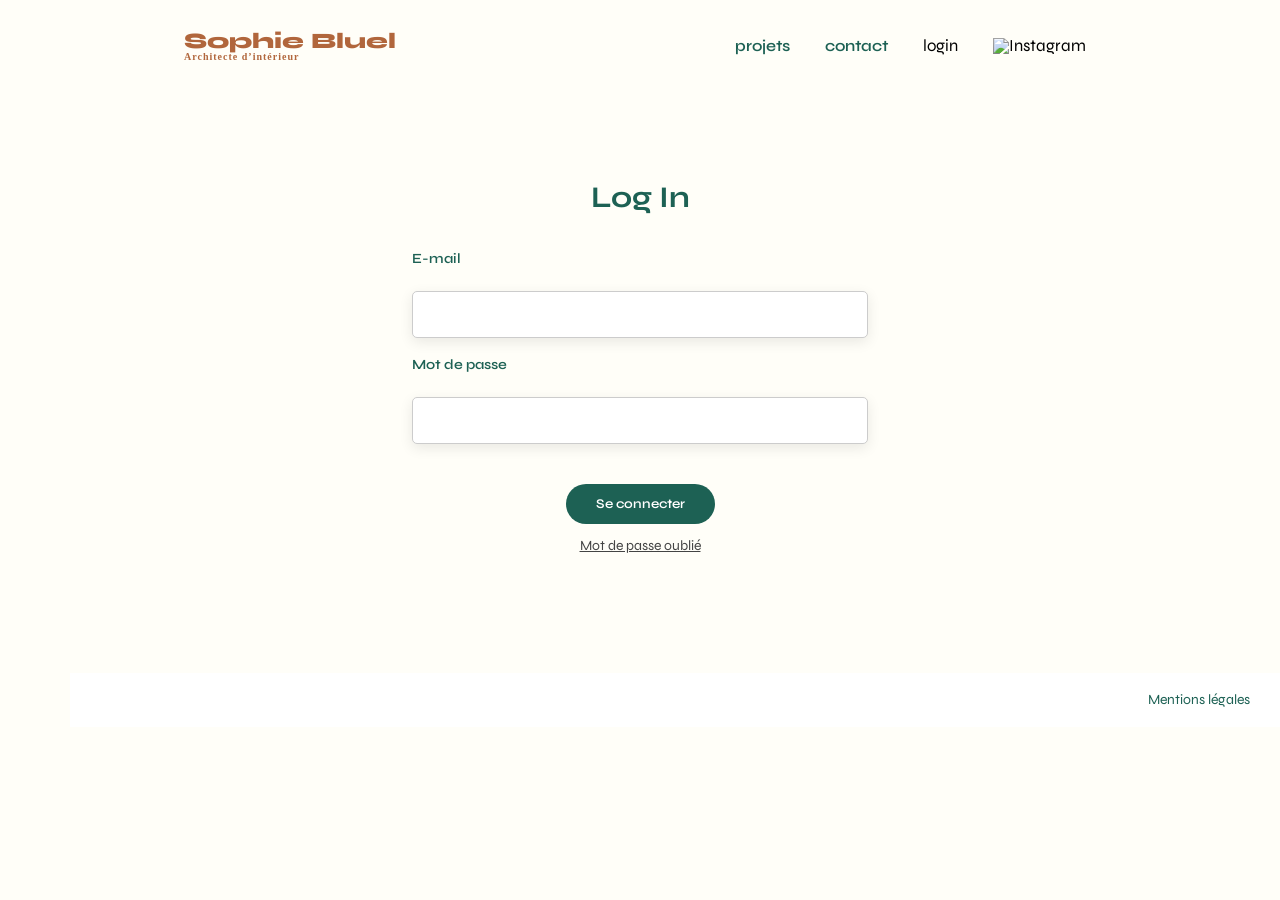
==== FrontEnd/login.html @ 03131627 "intégration de la structure du modale" ====
<!DOCTYPE html>
<html lang="fr">
<head>
    <meta charset="UTF-8">
    <meta name="viewport" content="width=device-width, initial-scale=1.0">
    <title>Login - Sophie Bluel</title>

    <link rel="preconnect" href="https://fonts.googleapis.com">
    <link rel="preconnect" href="https://fonts.gstatic.com" crossorigin>
    <link href="https://fonts.googleapis.com/css2?family=Syne:wght@400;600;700&display=swap" rel="stylesheet">

    <link rel="stylesheet" href="./assets/style.css">
</head>

<body class="login-page">
<header>
    <h1>Sophie Bluel <span>Architecte d’intérieur</span></h1>
    <nav>
        <ul>
            <li><a href="./index.html">projets</a></li>
            <li><a href="./index.html#contact">contact</a></li>
            <li class="active-page">login</li>
            <li><img src="./assets/icons/instagram.png" alt="Instagram"></li>
        </ul>
    </nav>
</header>

<main id="login">
    <h2>Log In</h2>

    <form class="login-form">
        <label for="email">E-mail</label>
        <input type="email" id="email" required />

        <label for="password">Mot de passe</label>
        <input type="password" id="password" required />

        <button type="submit">Se connecter</button>
    </form>

    <p class="error-message"></p>


    <a href="#" class="forgot">Mot de passe oublié</a>
</main>

<footer>
    <ul>
        <li>Mentions légales</li>
    </ul>
</footer>
<script src="./login.js"></script>

</body>
</html>
---- FrontEnd/assets/style.css ----
/* http://meyerweb.com/eric/tools/css/reset/
   v2.0 | 20110126
   License: none (public domain)
*/

html, body, div, span, applet, object, iframe,
h1, h2, h3, h4, h5, h6, p, blockquote, pre,
a, abbr, acronym, address, big, cite, code,
del, dfn, em, img, ins, kbd, q, s, samp,
small, strike, strong, sub, sup, tt, var,
b, u, i, center,
dl, dt, dd, ol, ul, li,
fieldset, form, label, legend,
table, caption, tbody, tfoot, thead, tr, th, td,
article, aside, canvas, details, embed,
figure, figcaption, footer, header, hgroup,
menu, nav, output, ruby, section, summary,
time, mark, audio, video {
	margin: 0;
	padding: 0;
	border: 0;
	font-size: 100%;
	font: inherit;
	vertical-align: baseline;
}
/* HTML5 display-role reset for older browsers */
article, aside, details, figcaption, figure,
footer, header, hgroup, menu, nav, section {
	display: block;
}
body {
	line-height: 1;
}
ol, ul {
	list-style: none;
}
blockquote, q {
	quotes: none;
}
blockquote:before, blockquote:after,
q:before, q:after {
	content: '';
	content: none;
}
table {
	border-collapse: collapse;
	border-spacing: 0;
}
/** end reset css**/
body {
	max-width: 1140px;
	margin:auto;
	font-family: 'Work Sans' ;
	font-size: 14px;
	background-color: #FFFEF8;
}
header {
	display: flex;
	justify-content: space-between;
	margin: 50px 0
}


section {
	margin: 50px 0
}

h1{
	display: flex;
	flex-direction: column;
	font-family: 'Syne';
	font-size: 22px;
	font-weight: 800;
	color: #B1663C
}

h1 > span {
	font-family: 'Work Sans';
	font-size:10px;
	letter-spacing: 0.1em;
;
}

h2{
	font-family: 'Syne';
	font-weight: 700;
	font-size: 30px;
	color: #1D6154
}
nav ul {
	display: flex;
	align-items: center;
	list-style-type: none;

}
nav li {
	padding: 0 10px;
	font-size: 1.2em;
}

li:hover {
	color: #B1663C;
}
#introduction {
	display: flex;
	align-items: center;
}
#introduction figure {
	flex: 1
}
#introduction img {
	display: block;
	margin: auto;
	width: 80%;
}

#introduction article {
	flex: 1
}
#introduction h2 {
	margin-bottom: 1em;
}

#introduction p {
	margin-bottom: 0.5em;
}
#portfolio h2 {
	text-align: center;
	margin-bottom: 1em;
}

.filters {
  display: flex;
  justify-content: center;
  gap: 12px;
  margin-bottom: 40px;
  flex-wrap: wrap;
}


.filter-btn {
  background-color: white;
  border: 1px solid #1D6154;
  color: #1D6154;
  padding: 9px 22px;
  border-radius: 60px;
  cursor: pointer;
  font-family: 'Syne', sans-serif;
  font-size: 16px;
  font-weight: 700;
}


.filter-btn:hover {
  background-color: #1D6154;
  color: white;
}


.filter-btn.active {
  background-color: #1D6154;
  color: white;
}

.gallery {
	width: 100%;
	display: grid;
	grid-template-columns: 1fr 1fr 1fr;
	grid-column-gap: 20px;
	grid-row-gap: 20px;
}

.gallery img {
	width: 100%;

}
#contact {
	width: 50%;
margin: auto;
}
#contact > * {
	text-align: center;

}
#contact h2{
	margin-bottom: 20px;
}
#contact form {
	text-align: left;
	margin-top:30px;
	display: flex;
	flex-direction: column;
}

#contact input {
	height: 50px;
	font-size: 1.2em;
	border: none;
	box-shadow: 0px 4px 14px rgba(0, 0, 0, 0.09);
}
#contact label {
	margin: 2em 0 1em 0;
}
#contact textarea {
	border: none;
	box-shadow: 0px 4px 14px rgba(0, 0, 0, 0.09);
}

input[type="submit"]{
	font-family: 'Syne';
	font-weight: 700;
	color: white;
	background-color: #1D6154;
	margin : 2em auto ;
	width: 180px;
	text-align: center;
	border-radius: 60px ;
}

footer nav ul {
	display: flex;
	justify-content: flex-end;
	margin: 2em
}

/* ---- PAGE LOGIN ---- */

body.login-page header {
    width: 80%;
    margin: 0 auto;
    padding-top: 30px;
    display: flex;
    justify-content: space-between;
    align-items: center;
    font-family: 'Syne', sans-serif;
}

body.login-page header img {
    width: 20px;
}


body.login-page header nav ul {
    display: flex;
    gap: 15px;
}

body.login-page header nav ul li a {
    text-decoration: none;
    color: #1D6154;
    font-family: 'Syne', sans-serif;
    font-weight: 600;
    font-size: 16px;
}

body.login-page header nav ul li a:hover {
    color: #0E3F35;
}

#login {
    width: 40%;
    margin: 120px auto;
    text-align: center;
}

#login h2 {
    font-family: Syne, sans-serif;
    font-size: 30px;
    color: #1D6154;
    margin-bottom: 40px;
}

.login-form {
    display: flex;
    flex-direction: column;
    gap: 20px;
}

.login-form label {
    text-align: left;
    font-weight: 600;
    font-family: Syne, sans-serif;
    color: #1D6154;
    margin-bottom: 5px;
}


.login-form input {
    height: 45px;
    border-radius: 5px;
    border: 1px solid #ccc;
    padding: 0 10px;
	box-shadow: 0px 4px 14px rgba(0,0,0,0.09);

}

.login-form button {
    margin-top: 20px;
    background-color: #1D6154;
    color: white;
    border: none;
    border-radius: 25px;
    padding: 12px 30px;       
    cursor: pointer;
    font-family: Syne;
    font-weight: 600;
    width: auto;             
    display: block;
    margin-left: auto;
    margin-right: auto;
}       

.login-form button:hover {
    background-color: #0e3f35;
}

body.login-page footer {
    background-color: white;   
    width: 100%;
    padding: 20px 40px;
}

body.login-page footer ul {
    list-style: none;
    text-align: right;   
}

body.login-page footer ul li {
    font-family: 'Syne', sans-serif;
    color: #1D6154;
}

.forgot {
    display: block;
    margin-top: 15px;
    text-align: center;
    text-decoration: underline;
    color: #444;
    font-family: Syne, sans-serif;
    font-size: 14px;
}

/* Bandeau mode édition */
.edit-banner {
    background: black;
    color: white;
    text-align: center;
    padding: 12px 0;
    font-family: 'Syne', sans-serif;
}

/* Bouton modifier */
.edit-btn {
    margin-left: 15px;
    font-family: 'Syne';
    font-size: 14px;
    border: none;
    background: none;
    cursor: pointer;
}

/* ---- MODALE ---- */

.modal-overlay {
    position: fixed;
    top: 0;
    left: 0;
    width: 100%;
    height: 100%;
    background: rgba(0,0,0,0.6);
    display: flex;
    justify-content: center;
    align-items: center;
    z-index: 9999;
}

.modal {
    background: white;
    width: 600px;
    border-radius: 15px;
    padding: 30px;
    position: relative;
}

.close-modal {
    position: absolute;
    top: 20px;
    right: 20px;
    font-size: 24px;
    cursor: pointer;
}

.back-arrow {
    cursor: pointer;
    font-size: 22px;
    position: absolute;
    top: 20px;
    left: 20px;
}

.modal-gallery {
    display: grid;
    grid-template-columns: repeat(5, 1fr);
    gap: 10px;
}

.modal-gallery img {
    width: 100%;
    height: 120px;
    object-fit: cover;
    border-radius: 4px;
}


.modal-separator {
    width: 100%;
    height: 1px;
    background: #ccc;
    margin: 30px 0;
}

.open-add-photo,
.validate-photo {
    background-color: #1D6154;
    color: white;
    border: none;
    border-radius: 25px;
    padding: 12px 30px;
    cursor: pointer;
    display: block;
    margin: 0 auto;
}
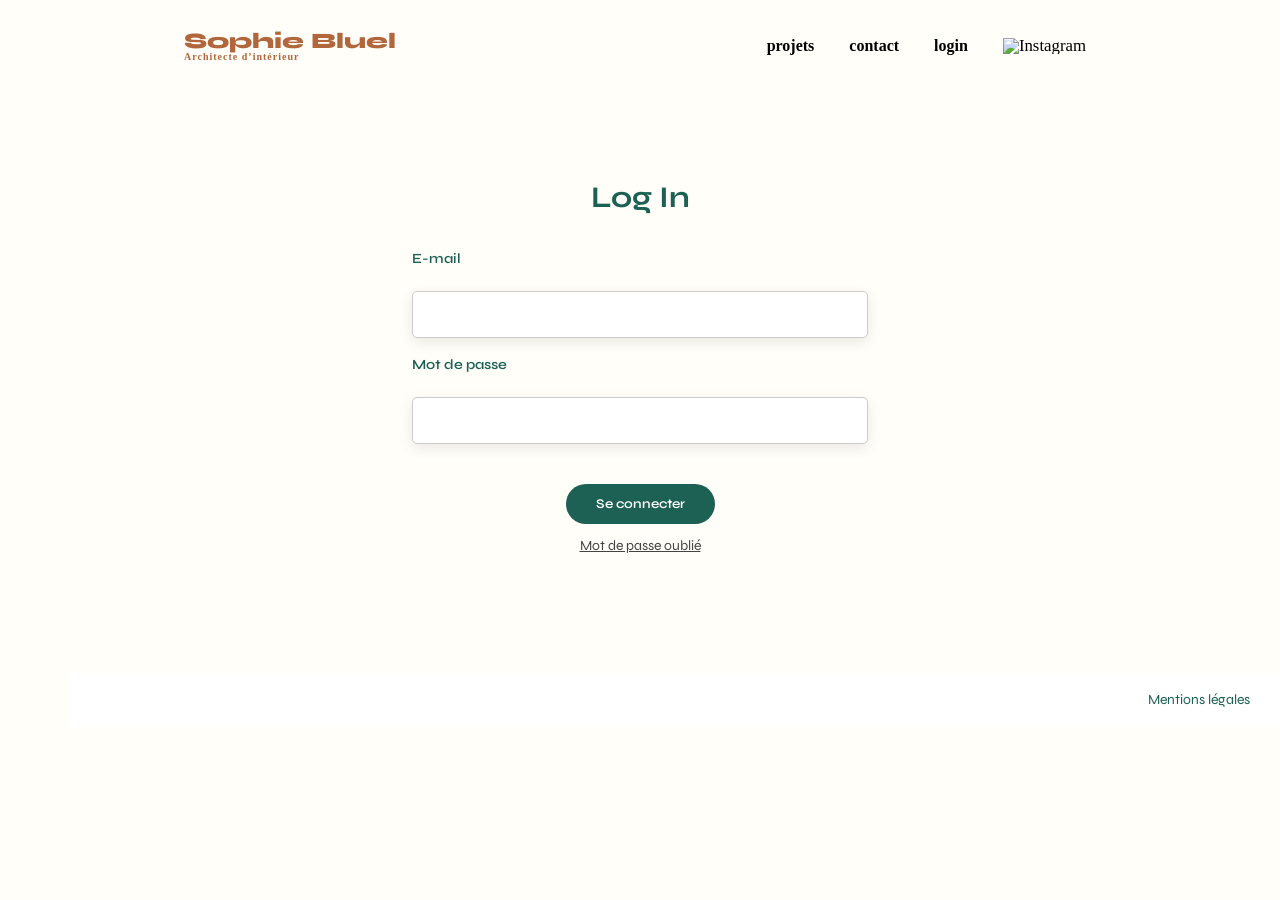
==== commit 9e69c6e6: "Validation du formulaire de contact (regex)" ====
--- a/FrontEnd/login.html
+++ b/FrontEnd/login.html
@@ -19,7 +19,7 @@
         <ul>
             <li><a href="./index.html">projets</a></li>
             <li><a href="./index.html#contact">contact</a></li>
-            <li class="active-page">login</li>
+            <li><a href="./login.html">login</a></li>
             <li><img src="./assets/icons/instagram.png" alt="Instagram"></li>
         </ul>
     </nav>
--- a/FrontEnd/assets/style.css
+++ b/FrontEnd/assets/style.css
@@ -47,6 +47,8 @@
 	border-spacing: 0;
 }
 /** end reset css**/
+
+
 body {
 	max-width: 1140px;
 	margin:auto;
@@ -59,7 +61,6 @@
 	justify-content: space-between;
 	margin: 50px 0
 }
-
 
 section {
 	margin: 50px 0
@@ -78,7 +79,7 @@
 	font-family: 'Work Sans';
 	font-size:10px;
 	letter-spacing: 0.1em;
-;
+
 }
 
 h2{
@@ -91,8 +92,13 @@
 	display: flex;
 	align-items: center;
 	list-style-type: none;
-
-}
+}
+
+nav a {
+  text-decoration: none;
+  color: inherit;
+}
+
 nav li {
 	padding: 0 10px;
 	font-size: 1.2em;
@@ -112,6 +118,11 @@
 	display: block;
 	margin: auto;
 	width: 80%;
+}
+
+.visually-hidden {
+  position: absolute;
+  left: -9999px;
 }
 
 #introduction article {
@@ -225,41 +236,48 @@
 
 /* ---- PAGE LOGIN ---- */
 
+/* ======================================================
+   PAGE LOGIN – HEADER
+   Spécifique à la page de connexion (body.login-page)
+   ====================================================== */
+
 body.login-page header {
-    width: 80%;
-    margin: 0 auto;
-    padding-top: 30px;
-    display: flex;
-    justify-content: space-between;
-    align-items: center;
-    font-family: 'Syne', sans-serif;
+    width: 80%;                     /* Largeur du header */
+    margin: 0 auto;                 /* Centrage horizontal */
+    padding-top: 30px;              /* Espacement haut */
+    display: flex;                  /* Alignement en ligne */
+    justify-content: space-between; /* Logo à gauche, nav à droite */
+    align-items: center;            /* Alignement vertical */
 }
 
 body.login-page header img {
-    width: 20px;
-}
-
-
+    width: 20px;                    /* Taille du logo */
+}
+
+/* Navigation du header */
 body.login-page header nav ul {
-    display: flex;
-    gap: 15px;
+    display: flex;                  /* Liens en ligne */
+    gap: 15px;                      /* Espacement entre les liens */
 }
 
 body.login-page header nav ul li a {
-    text-decoration: none;
-    color: #1D6154;
-    font-family: 'Syne', sans-serif;
     font-weight: 600;
     font-size: 16px;
 }
 
+/* Effet hover sur les liens */
 body.login-page header nav ul li a:hover {
     color: #0E3F35;
 }
 
+
+/* ======================================================
+   SECTION LOGIN
+   ====================================================== */
+
 #login {
     width: 40%;
-    margin: 120px auto;
+    margin: 120px auto;             /* Centrage + espacement vertical */
     text-align: center;
 }
 
@@ -270,10 +288,11 @@
     margin-bottom: 40px;
 }
 
+/* Formulaire de connexion */
 .login-form {
     display: flex;
-    flex-direction: column;
-    gap: 20px;
+    flex-direction: column;         /* Champs en colonne */
+    gap: 20px;                      /* Espacement entre champs */
 }
 
 .login-form label {
@@ -284,52 +303,38 @@
     margin-bottom: 5px;
 }
 
-
+/* Champs input */
 .login-form input {
     height: 45px;
     border-radius: 5px;
     border: 1px solid #ccc;
     padding: 0 10px;
-	box-shadow: 0px 4px 14px rgba(0,0,0,0.09);
-
-}
-
+    box-shadow: 0px 4px 14px rgba(0,0,0,0.09); /* Ombre sous le champ */
+}
+
+/* Bouton de connexion */
 .login-form button {
     margin-top: 20px;
     background-color: #1D6154;
     color: white;
     border: none;
     border-radius: 25px;
-    padding: 12px 30px;       
+    padding: 12px 30px;
     cursor: pointer;
     font-family: Syne;
     font-weight: 600;
-    width: auto;             
+    width: auto;
     display: block;
     margin-left: auto;
     margin-right: auto;
-}       
-
+}
+
+/* Hover bouton login */
 .login-form button:hover {
     background-color: #0e3f35;
 }
 
-body.login-page footer {
-    background-color: white;   
-    width: 100%;
-    padding: 20px 40px;
-}
-
-body.login-page footer ul {
-    list-style: none;
-    text-align: right;   
-}
-
-body.login-page footer ul li {
-    font-family: 'Syne', sans-serif;
-    color: #1D6154;
-}
-
+/* Lien "mot de passe oublié" */
 .forgot {
     display: block;
     margin-top: 15px;
@@ -340,7 +345,32 @@
     font-size: 14px;
 }
 
-/* Bandeau mode édition */
+
+/* ======================================================
+   FOOTER PAGE LOGIN
+   ====================================================== */
+
+body.login-page footer {
+    background-color: white;
+    width: 100%;
+    padding: 20px 40px;
+}
+
+body.login-page footer ul {
+    list-style: none;
+    text-align: right;
+}
+
+body.login-page footer ul li {
+    font-family: 'Syne', sans-serif;
+    color: #1D6154;
+}
+
+
+/* ======================================================
+   MODE ÉDITION (bandeau admin)
+   ====================================================== */
+
 .edit-banner {
     background: black;
     color: white;
@@ -349,7 +379,7 @@
     font-family: 'Syne', sans-serif;
 }
 
-/* Bouton modifier */
+/* Bouton "modifier" */
 .edit-btn {
     margin-left: 15px;
     font-family: 'Syne';
@@ -359,15 +389,18 @@
     cursor: pointer;
 }
 
-/* ---- MODALE ---- */
+
+/* ======================================================
+   MODALE – STRUCTURE GÉNÉRALE
+   ====================================================== */
 
 .modal-overlay {
-    position: fixed;
+    position: fixed;                /* Recouvre toute la page */
     top: 0;
     left: 0;
     width: 100%;
     height: 100%;
-    background: rgba(0,0,0,0.6);
+    background: rgba(0,0,0,0.6);    /* Fond sombre */
     display: flex;
     justify-content: center;
     align-items: center;
@@ -382,6 +415,15 @@
     position: relative;
 }
 
+/* Sections internes de la modale */
+.modal-add-section {
+    display: none;                  /* Ajout photo caché par défaut */
+}
+
+.modal-gallery-section {
+    display: block;                 /* Galerie visible par défaut */
+}
+
 .close-modal {
     position: absolute;
     top: 20px;
@@ -398,6 +440,11 @@
     left: 20px;
 }
 
+
+/* ======================================================
+   GALERIE DANS LA MODALE
+   ====================================================== */
+
 .modal-gallery {
     display: grid;
     grid-template-columns: repeat(5, 1fr);
@@ -411,6 +458,15 @@
     border-radius: 4px;
 }
 
+.modal-item {
+    position: relative;
+}
+
+.delete-btn {
+    position: absolute;
+    top: 5px;
+    right: 5px;
+}
 
 .modal-separator {
     width: 100%;
@@ -419,11 +475,17 @@
     margin: 30px 0;
 }
 
+
+/* ======================================================
+   BOUTONS MODALE
+   ====================================================== */
+
 .open-add-photo,
 .validate-photo {
     background-color: #1D6154;
     color: white;
     border: none;
+    font-family: 'Syne', sans-serif;
     border-radius: 25px;
     padding: 12px 30px;
     cursor: pointer;
@@ -432,3 +494,133 @@
 }
 
 
+/* ======================================================
+   ZONE AJOUT PHOTO
+   ====================================================== */
+
+.add-photo-upload {
+    background-color: #E8F1F6;
+    height: 170px;
+    border-radius: 3px;
+    display: flex;
+    flex-direction: column;
+    justify-content: center;
+    align-items: center;
+    gap: 10px;
+    margin-bottom: 30px;
+    position: relative;
+}
+
+/* Icône image */
+.add-photo-upload::before {
+    content: "\f03e";
+    font-family: "Font Awesome 6 Free";
+    font-weight: 400;
+    font-size: 58px;
+    color: #B9C5CC;
+}
+
+.upload-btn {
+    background-color: #CBD6DC;
+    color: #306685;
+    padding: 10px 20px;
+    border-radius: 20px;
+    cursor: pointer;
+    font-weight: 500;
+}
+
+.add-photo-upload p {
+    font-size: 12px;
+    color: #444;
+}
+
+/* Image preview */
+#preview-image {
+    position: absolute;
+    inset: 0;
+    width: 100%;
+    height: 100%;
+    object-fit: cover;
+    display: none;
+    border-radius: 3px;
+}
+
+
+/* ======================================================
+   FORMULAIRE AJOUT PHOTO
+   ====================================================== */
+
+#add-photo-form {
+    display: flex;
+    flex-direction: column;
+    gap: 15px;
+}
+
+.modal-add-section h3 {
+    text-align: center;
+    font-size: 18px;
+    font-weight: 700;
+    margin-bottom: 24px;
+}
+
+/* Labels */
+.modal-add-section label {
+    margin-bottom: 8px;
+    font-family: 'Work Sans';
+    font-size: 14px;
+    font-weight: 500;
+    color: #3D3D3D;
+}
+
+/* Champ titre */
+#photo-title {
+    width: 560px;
+    height: 51px;
+    border: none;
+    border-radius: 3px;
+    background-color: #FFFFFF;
+    box-shadow: 0 4px 14px rgba(0, 0, 0, 0.09);
+    padding: 0 16px;
+    font-family: 'Work Sans';
+    font-size: 14px;
+    color: #000;
+    margin-bottom: 20px;
+}
+
+#photo-title:focus {
+    outline: none;
+    box-shadow: 0 0 0 2px rgba(36, 36, 36, 0.3);
+}
+
+/* Select catégorie */
+#photo-category {
+    width: 600px;
+    height: 51px;
+    background-color: #FFFFFF;
+    border: none;
+    border-radius: 3px;
+    box-shadow: 0 4px 14px rgba(0, 0, 0, 0.09);
+    padding: 0 16px;
+    font-family: 'Work Sans';
+    font-size: 14px;
+    color: #000;
+    margin-bottom: 30px;
+}
+
+/* Bouton valider */
+.validate-photo {
+    width: 237px;
+    height: 36px;
+    margin-top: 20px;
+    border-radius: 60px;
+    background-color: #1D6154;
+    box-shadow: 0 4px 14px rgba(0, 0, 0, 0.09);
+    font-family: 'Syne';
+    font-size: 14px;
+    font-weight: 700;
+    cursor: pointer;
+}
+
+
+
+
